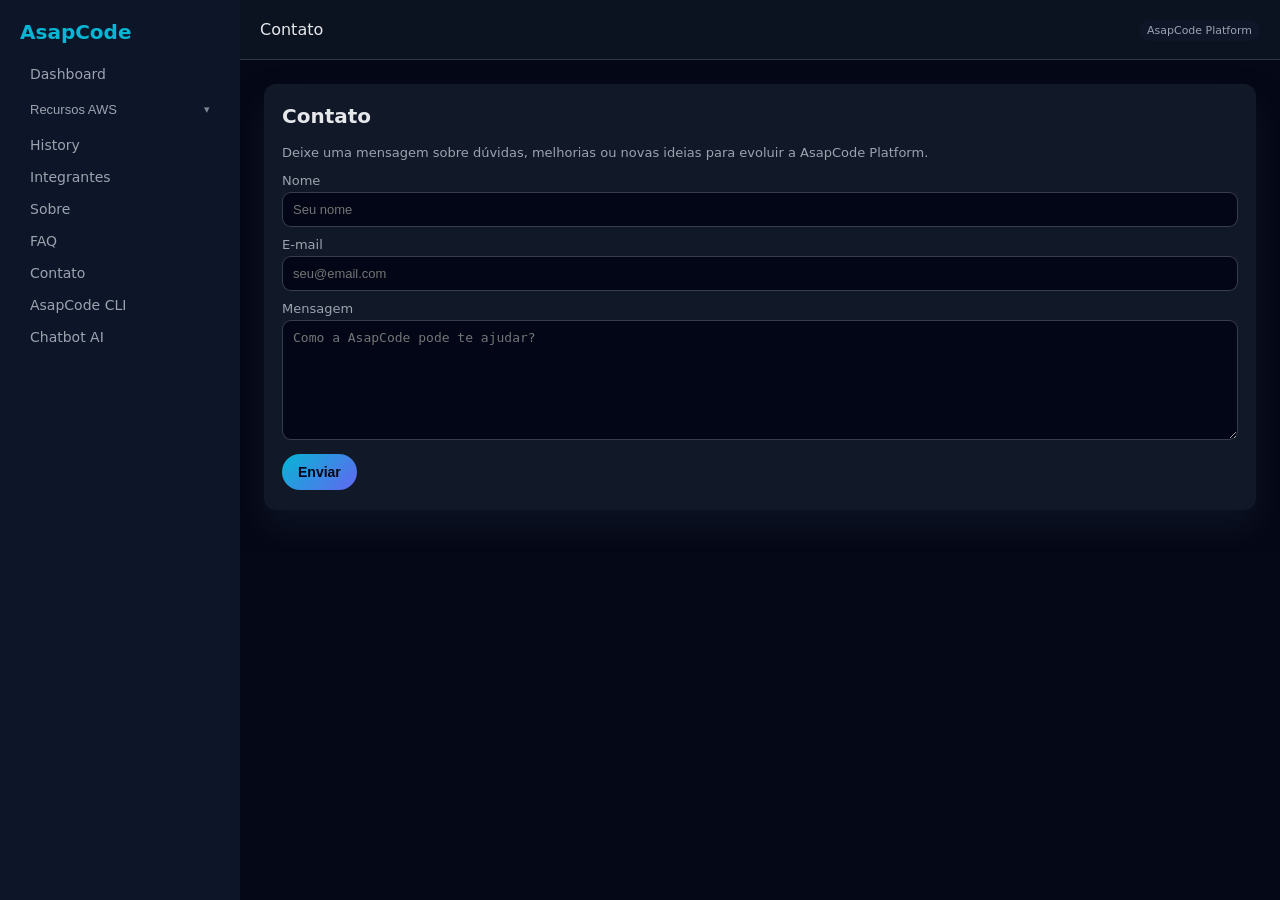
==== pages/contato.html @ 0efdb563 "estrutura base" ====
<!DOCTYPE html>
<html lang="pt-BR">

<head>
  <meta charset="UTF-8" />
  <meta name="viewport" content="width=device-width, initial-scale=1.0" />
  <title>Contato · AsapCode Platform</title>
  <link rel="stylesheet" href="../css/style.css" />
  <link rel="stylesheet" href="../css/menu-responsive.css" />

</head>

<body>
  <div class="hamburger" onclick="toggleMenu()">☰</div>
  <aside class="sidebar" id="sidebar">
    <h2>AsapCode</h2>
    <a href="../index.html">Dashboard</a>
    <div class="sidebar-section">
      <button class="sidebar-section-toggle" type="button">
        <span>Recursos AWS</span>
        <span class="sidebar-section-arrow">▾</span>
      </button>
      <div class="sidebar-submenu">
        <a href="../pages/ec2.html">EC2</a>
        <a href="../pages/eks.html">EKS</a>
        <a href="../pages/rds.html">RDS</a>
        <a href="../pages/iam.html">IAM Roles</a>
        <a href="../pages/s3.html">S3</a>
      </div>
    </div>
    <a href="../pages/history.html">History</a>
    <a href="../pages/integrantes.html">Integrantes</a>
    <a href="../pages/sobre.html">Sobre</a>
    <a href="../pages/faq.html">FAQ</a>
    <a href="../pages/contato.html">Contato</a>
    <a href="../pages/solution-01.html">AsapCode CLI</a>
    <a href="../pages/solution-02.html">Chatbot AI</a>
  </aside>
  <header class="topbar">
    <div>Contato</div>
    <div><span class="badge">AsapCode Platform</span></div>
  </header>
  <!-- Área principal da página -->
<main class="main">

    <!-- Card de conteúdo -->
<div class="card">
      <h2>Contato</h2>
      <p style="font-size:13px;color:var(--muted);">
        Deixe uma mensagem sobre dúvidas, melhorias ou novas ideias para evoluir a AsapCode Platform.
      </p>
      <form action="" method="post">
        <label class="label">Nome</label>
        <input class="input" placeholder="Seu nome" required name="Nome" />
        <label class="label">E-mail</label>
        <input class="input" placeholder="seu@email.com" required name="E-mail" />
        <label class="label">Mensagem</label>
        <textarea class="input" placeholder="Como a AsapCode pode te ajudar?"></textarea>
        <button class="btn">Enviar</button>
      </form>
    </div>

  </main>
  <script src="../js/menu.js"></script>
</body>

</html>
---- css/style.css ----
/* AsapCode Platform - Final Frontend (Dark SaaS) */
:root {
  --bg:#050816;
  --surface:#0B1220;
  --card:#111827;
  --text:#E5E7EB;
  --muted:#9CA3AF;
  --accent:#06B6D4;
  --accent2:#6366F1;
  --radius:12px;
  --transition:200ms ease;
}
*{box-sizing:border-box;}
body{
  margin:0;
  background:var(--bg);
  color:var(--text);
  font-family:system-ui,-apple-system,BlinkMacSystemFont,"Segoe UI",sans-serif;
}

/* Layout */
.sidebar{
  position:fixed;
  left:0; top:0; bottom:0;
  width:240px;
  background:var(--surface);
  padding:20px;
  display:flex;
  flex-direction:column;
  gap:4px;
}
.sidebar h2{
  margin:0 0 12px;
  font-size:20px;
  color:var(--accent);
}
.sidebar a{
  display:block;
  padding:6px 10px;
  border-radius:8px;
  color:var(--muted);
  text-decoration:none;
  font-size:14px;
  transition:background var(--transition),color var(--transition);
}
.sidebar a:hover{
  background:rgba(148,163,184,0.15);
  color:var(--text);
}

.topbar{
  position:fixed;
  left:240px;
  right:0;
  top:0;
  height:60px;
  background:var(--surface);
  display:flex;
  align-items:center;
  justify-content:space-between;
  padding:0 20px;
  border-bottom:1px solid rgba(148,163,184,0.25);
}
.main{
  margin-left:240px;
  margin-top:60px;
  padding:24px;
}

/* Cards & UI */
.card{
  background:var(--card);
  border-radius:var(--radius);
  padding:20px 18px;
  margin-bottom:18px;
  box-shadow:0 18px 30px rgba(15,23,42,0.7);
}
.card h1,.card h2,.card h3{
  margin-top:0;
}
.card h1{font-size:26px;}
.card h2{font-size:20px;}

.row{
  display:flex;
  gap:18px;
  flex-wrap:wrap;
}
.col-50{flex:1 1 280px;}
.col-33{flex:1 1 220px;}

.btn{
  display:inline-flex;
  align-items:center;
  justify-content:center;
  gap:6px;
  padding:10px 16px;
  border-radius:999px;
  border:none;
  cursor:pointer;
  background:linear-gradient(135deg,var(--accent),var(--accent2));
  color:#020617;
  font-weight:600;
  font-size:14px;
  transition:transform var(--transition),box-shadow var(--transition),opacity var(--transition);
}
.btn:hover{
  opacity:0.95;
  box-shadow:0 10px 25px rgba(56,189,248,0.35);
  transform:translateY(-1px);
}
.btn-outline{
  background:transparent;
  color:var(--accent);
  border:1px solid rgba(148,163,184,0.4);
}
.badge{
  display:inline-flex;
  align-items:center;
  padding:4px 8px;
  border-radius:999px;
  font-size:11px;
  background:rgba(15,23,42,0.9);
  color:var(--muted);
}

/* Forms */
.label{
  font-size:13px;
  color:var(--muted);
  margin-bottom:4px;
  display:block;
}
.input, select, textarea{
  width:100%;
  padding:9px 10px;
  border-radius:9px;
  border:1px solid rgba(148,163,184,0.35);
  background:#020617;
  color:var(--text);
  font-size:13px;
  outline:none;
  margin-bottom:10px;
}
.input:focus, select:focus, textarea:focus{
  border-color:var(--accent);
  box-shadow:0 0 0 1px rgba(56,189,248,0.35);
}
textarea{min-height:120px;resize:vertical;}

/* Table */
.table{
  width:100%;
  border-collapse:collapse;
  font-size:13px;
}
.table th,.table td{
  padding:9px 10px;
  border-bottom:1px solid rgba(30,41,59,0.95);
}
.table th{
  text-align:left;
  color:var(--muted);
  font-weight:500;
}
.table tr:hover td{
  background:rgba(15,23,42,0.9);
}
.status-pill{
  display:inline-flex;
  align-items:center;
  padding:3px 8px;
  border-radius:999px;
  font-size:11px;
  font-weight:600;
}
.status-queued{background:#1d4ed8;color:#e0f2fe;}
.status-provisioning{background:#f97316;color:#fff7ed;}
.status-running{background:#16a34a;color:#ecfdf5;}
.status-error{background:#b91c1c;color:#fee2e2;}

/* Team grid */
.team-grid{
  display:grid;
  grid-template-columns:repeat(auto-fit,minmax(240px,1fr));
  gap:18px;
}
.team-card{
  background:var(--card);
  border-radius:var(--radius);
  padding:16px;
  text-align:center;
}
.team-card img{
  width:96px;
  height:96px;
  border-radius:999px;
  object-fit:cover;
  margin-bottom:10px;
  border:2px solid rgba(148,163,184,0.5);
}
.team-card h3{margin:4px 0 2px;font-size:16px;}
.team-card p{margin:0;font-size:13px;color:var(--muted);}
.team-links{
  margin-top:8px;
  display:flex;
  justify-content:center;
  gap:10px;
}
.team-links a{
  font-size:12px;
  color:var(--accent);
  text-decoration:none;
}

/* FAQ */
.faq-item{border-bottom:1px solid rgba(30,41,59,0.9);padding:10px 0;}
.faq-q{
  cursor:pointer;
  display:flex;
  justify-content:space-between;
  align-items:center;
  font-size:14px;
}
.faq-a{
  font-size:13px;
  color:var(--muted);
  margin-top:6px;
  display:none;
}
.faq-a.open{display:block;}

/* Modal */
.modal-backdrop{
  position:fixed;
  inset:0;
  background:rgba(15,23,42,0.85);
  display:none;
  align-items:center;
  justify-content:center;
  z-index:50;
}
.modal-backdrop.open{display:flex;}
.modal{
  background:var(--surface);
  border-radius:var(--radius);
  padding:20px 18px;
  width:100%;
  max-width:480px;
  box-shadow:0 30px 60px rgba(15,23,42,0.9);
  max-height:80vh;
  overflow-y:auto;
}


/* Permite sempre scroll vertical */
html, body {
  height: auto !important;
  min-height: 100%;
  overflow-x: hidden !important;
  overflow-y: auto !important;
}

/* Corrige desaparecimento quando o zoom muda */
.main {
  min-height: auto !important;
  height: auto !important;
  overflow-y: visible !important;
}

/* Remove qualquer limite que esconda conteúdo */
.card {
  overflow: visible;
}




/* Sidebar submenu for AWS resources */
.sidebar-section{
  margin-top:4px;
}
.sidebar-section-toggle{
  width:100%;
  display:flex;
  align-items:center;
  justify-content:space-between;
  padding:6px 10px;
  border-radius:8px;
  border:none;
  background:transparent;
  color:var(--muted);
  font-size:13px;
  cursor:pointer;
  text-align:left;
}
.sidebar-section-toggle:hover{
  background:rgba(148,163,184,0.15);
  color:var(--text);
}
.sidebar-section-arrow{
  font-size:11px;
  opacity:0.8;
}
.sidebar-submenu{
  margin-top:4px;
  padding-left:8px;
  display:flex;
  flex-direction:column;
  gap:2px;
}
.sidebar-submenu a{
  font-size:13px;
  padding:4px 10px;
}

/* Small screen layout refinements */
@media(max-width:1024px){
  .topbar{
    height:56px;
  }
  .main{
    padding:18px;
  }
}
@media(max-width:720px){
  .row{
    flex-direction:column;
  }
}


.sidebar-section .sidebar-submenu{
  max-height:500px;
  overflow:hidden;
  transition:max-height var(--transition);
}
.sidebar-section:not(.open) .sidebar-submenu{
  max-height:0;
}


/* Hero (home) */
.hero{
  display:flex;
  flex-wrap:wrap;
  gap:24px;
  align-items:stretch;
  margin-bottom:24px;
}
.hero-text{
  flex:2 1 320px;
}
.hero-panel{
  flex:1 1 260px;
}
.hero h1{
  font-size:28px;
  line-height:1.3;
  margin:12px 0 10px;
}
.hero p{
  margin:0 0 14px;
  color:var(--muted);
}
.hero-actions{
  display:flex;
  flex-wrap:wrap;
  gap:10px;
  margin-bottom:14px;
}
.hero-highlights{
  list-style:none;
  padding:0;
  margin:0;
  font-size:13px;
  color:var(--muted);
}
.hero-highlights li{
  margin-bottom:4px;
}
.hero-highlights li::before{
  content:'•';
  color:var(--accent);
  margin-right:6px;
}
.hero-card{
  height:100%;
}
.hero-caption{
  font-size:13px;
  color:var(--muted);
  margin-bottom:10px;
}
.hero-steps{
  margin:0 0 10px;
  padding-left:18px;
  font-size:13px;
  color:var(--muted);
}
.hero-steps li{
  margin-bottom:4px;
}
.hero-footnote{
  font-size:11px;
  color:var(--muted);
}

/* Utilitários de texto */
.text-caption{
  font-size:13px;
  color:var(--muted);
  margin-bottom:10px;
}
.text-caption--no-margin{
  margin-bottom:0;
}

/* Modal actions (buttons alinhados à direita) */
.modal-actions{
  display:flex;
  justify-content:flex-end;
  gap:10px;
  margin-top:8px;
}

/* Hero ajuste mobile */
@media (max-width: 820px){
  .hero{
    flex-direction:column;
  }
}


/* Animations */
.fade-in { opacity:0; animation: fadeIn .8s ease forwards; }
@keyframes fadeIn { from{opacity:0; transform:translateY(10px);} to{opacity:1; transform:translateY(0);} }
.card:hover { transform: translateY(-4px); transition: .25s; }

/* Parallax hero */
.hero { position:relative; }
.hero::after {
  content:"";
  position:absolute; top:0; left:0; right:0; bottom:0;
  background: radial-gradient(circle at top left, rgba(255,255,255,0.05), transparent);
  pointer-events:none;
  animation: floatBg 10s ease-in-out infinite alternate;
}
@keyframes floatBg {
  from { transform: translate(0,0); }
  to { transform: translate(20px,20px); }
}


/* Dashboard metrics */
.metric-card{
  display:flex;
  flex-direction:column;
  gap:4px;
}
.metric-label{
  font-size:12px;
  color:var(--muted);
  text-transform:uppercase;
  letter-spacing:0.06em;
}
.metric-value{
  font-size:26px;
  font-weight:700;
}
.metric-hint{
  font-size:11px;
  color:var(--muted);
}
---- css/menu-responsive.css ----
/* =============================
   MENU HAMBÚRGUER RESPONSIVO
   AsapCode Platform
   ============================= */

/* Estilo base */
.hamburger {
  display: none;
  position: fixed;
  top: 14px;
  left: 14px;
  font-size: 28px;
  cursor: pointer;
  z-index: 9999;
  color: var(--text);
  background: rgba(0,0,0,0.75);
  padding: 6px 12px;
  border-radius: 6px;
  backdrop-filter: blur(6px);
}

/* Sidebar — comportamento padrão */
.sidebar {
  width: 240px;
  position: fixed;
  top: 0;
  left: 0;
  height: 100vh;
  background: rgba(15,23,42,0.93);
  overflow-y: auto;
  transition: transform .25s ease-in-out;
  z-index: 8000;
  transform: translateX(0);
}

/* =============================
   MOBILE / TABLET
   ============================= */
@media (max-width: 820px) {

  /* EXIBE o hambúrguer */
  .hamburger {
    display: block !important;
  }

  /* Sidebar começa fechada */
  .sidebar {
    transform: translateX(-100%);
  }

  /* Quando aberta */
  .sidebar.open {
    transform: translateX(0);
  }

  /* Ajusta topbar */
  .topbar {
    padding-left: 60px !important;
  }

  /* Conteúdo NÃO some no mobile */
  .main {
    margin-left: 0 !important;
    padding-left: 18px !important;
    padding-right: 18px !important;
  }
}
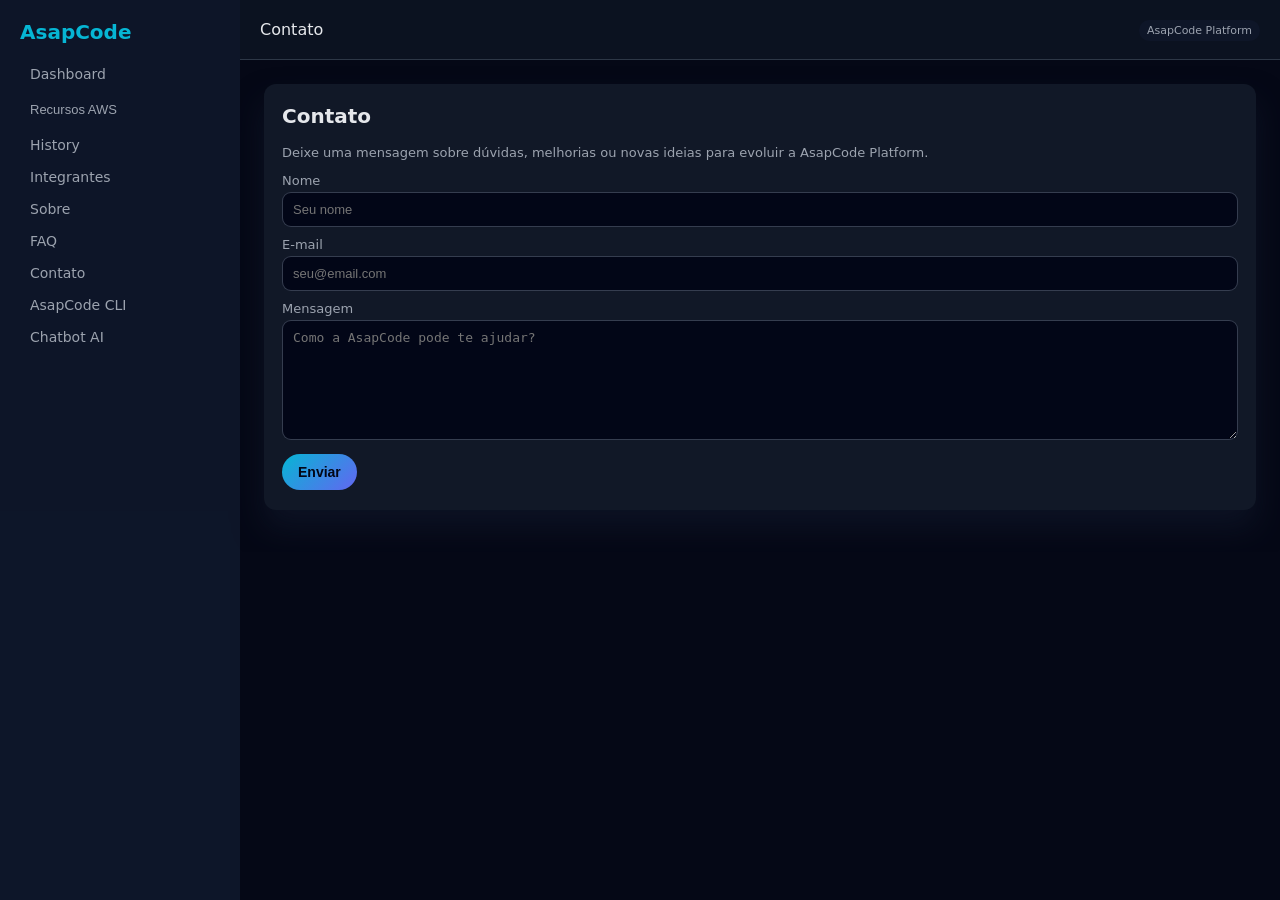
==== commit 00c7ecbc: "Format update" ====
--- a/pages/contato.html
+++ b/pages/contato.html
@@ -1,15 +1,12 @@
 <!DOCTYPE html>
 <html lang="pt-BR">
-
 <head>
   <meta charset="UTF-8" />
   <meta name="viewport" content="width=device-width, initial-scale=1.0" />
   <title>Contato · AsapCode Platform</title>
   <link rel="stylesheet" href="../css/style.css" />
   <link rel="stylesheet" href="../css/menu-responsive.css" />
-
 </head>
-
 <body>
   <div class="hamburger" onclick="toggleMenu()">☰</div>
   <aside class="sidebar" id="sidebar">
@@ -18,7 +15,7 @@
     <div class="sidebar-section">
       <button class="sidebar-section-toggle" type="button">
         <span>Recursos AWS</span>
-        <span class="sidebar-section-arrow">▾</span>
+        <span class="sidebar-section-arrow"></span>
       </button>
       <div class="sidebar-submenu">
         <a href="../pages/ec2.html">EC2</a>
@@ -41,10 +38,9 @@
     <div><span class="badge">AsapCode Platform</span></div>
   </header>
   <!-- Área principal da página -->
-<main class="main">
-
+  <main class="main">
     <!-- Card de conteúdo -->
-<div class="card">
+    <div class="card">
       <h2>Contato</h2>
       <p style="font-size:13px;color:var(--muted);">
         Deixe uma mensagem sobre dúvidas, melhorias ou novas ideias para evoluir a AsapCode Platform.
@@ -59,9 +55,7 @@
         <button class="btn">Enviar</button>
       </form>
     </div>
-
   </main>
   <script src="../js/menu.js"></script>
 </body>
-
 </html>
